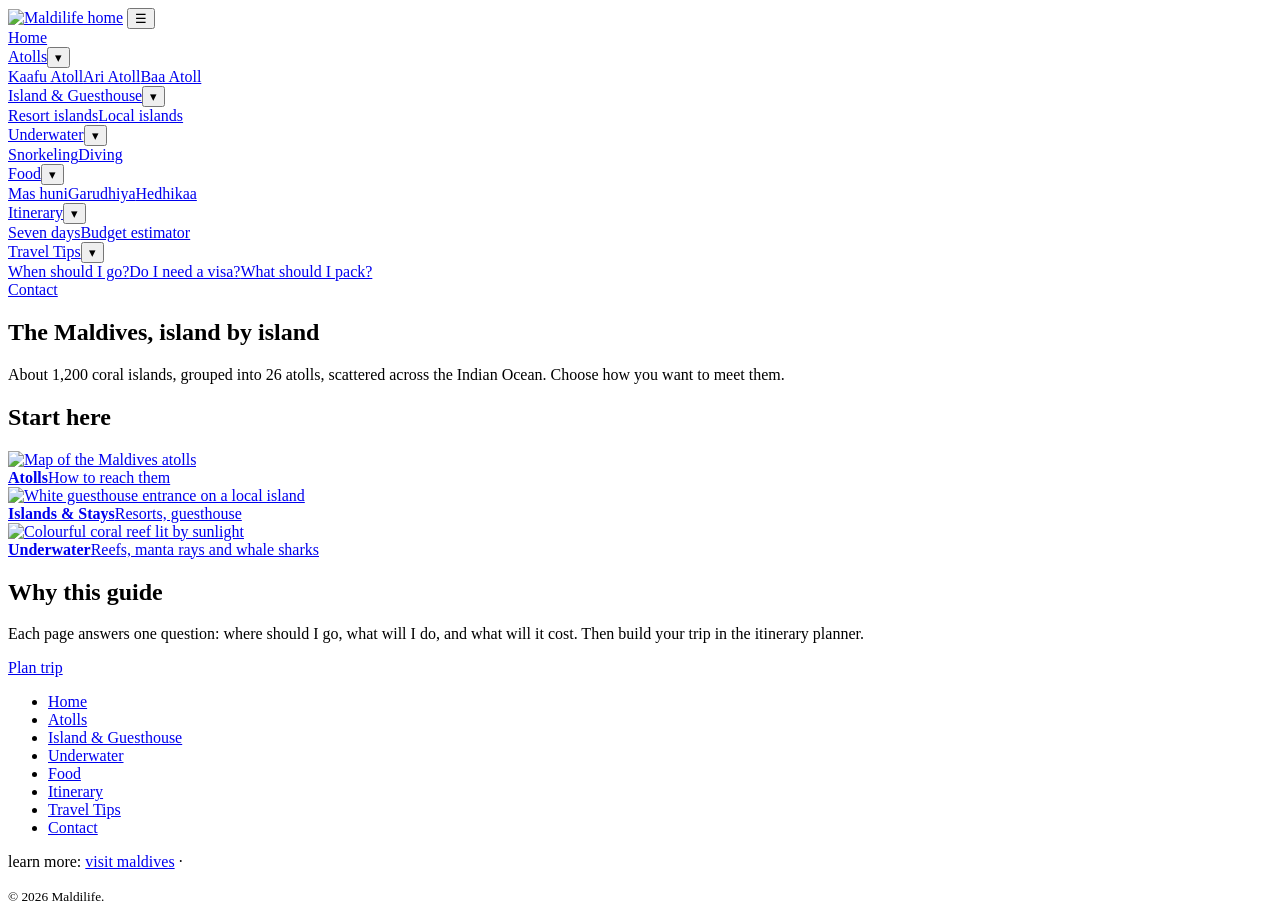
==== index.html @ 0efd1b81 "Add files via upload" ====
<!DOCTYPE html>
<html lang="en"><head><meta charset="utf-8"><meta name="viewport" content="width=device-width, initial-scale=1">
<title>The Maldives, island by island | Maldilife</title><meta name="description" content="About 1,200 coral islands, grouped into 26 atolls, scattered across the Indian Ocean. Choose how you want to meet them.">
<link rel="icon" type="image/png" href="images/logo.png">
<link rel="stylesheet" href="css/style.css"></head><body>
<header class="topnav"><a class="brand" href="index.html"><img src="images/logo.png" alt="Maldilife home" width="148" height="56"></a>
<button class="icon" id="burger" aria-label="Menu" aria-expanded="false" aria-controls="menu">&#9776;</button>
<nav class="menu" id="menu" aria-label="Main"><a href="index.html" aria-current="page">Home</a><div class="dropdown"><a href="atolls.html">Atolls</a><button class="caret" aria-label="Atolls submenu" aria-expanded="false">&#9662;</button><div class="dropdown-content"><a href="atolls.html#kaafu">Kaafu Atoll</a><a href="atolls.html#ari">Ari Atoll</a><a href="atolls.html#baa">Baa Atoll</a></div></div><div class="dropdown"><a href="guesthouse.html">Island &amp; Guesthouse</a><button class="caret" aria-label="Island &amp; Guesthouse submenu" aria-expanded="false">&#9662;</button><div class="dropdown-content"><a href="guesthouse.html#resort">Resort islands</a><a href="guesthouse.html#local">Local islands</a></div></div><div class="dropdown"><a href="underwater.html">Underwater</a><button class="caret" aria-label="Underwater submenu" aria-expanded="false">&#9662;</button><div class="dropdown-content"><a href="underwater.html#snorkeling">Snorkeling</a><a href="underwater.html#diving">Diving</a></div></div><div class="dropdown"><a href="food.html">Food</a><button class="caret" aria-label="Food submenu" aria-expanded="false">&#9662;</button><div class="dropdown-content"><a href="food.html#mas-huni">Mas huni</a><a href="food.html#garudhiya">Garudhiya</a><a href="food.html#hedhikaa">Hedhikaa</a></div></div><div class="dropdown"><a href="itinerary.html">Itinerary</a><button class="caret" aria-label="Itinerary submenu" aria-expanded="false">&#9662;</button><div class="dropdown-content"><a href="itinerary.html#seven-days">Seven days</a><a href="itinerary.html#budget-box">Budget estimator</a></div></div><div class="dropdown"><a href="travel-tips.html">Travel Tips</a><button class="caret" aria-label="Travel Tips submenu" aria-expanded="false">&#9662;</button><div class="dropdown-content"><a href="travel-tips.html#when">When should I go?</a><a href="travel-tips.html#visa">Do I need a visa?</a><a href="travel-tips.html#pack">What should I pack?</a></div></div><a href="contact.html">Contact</a></nav></header>
<section class="hero"><h1>The Maldives, island by island</h1><p>About 1,200 coral islands, grouped into 26 atolls, scattered across the Indian Ocean. Choose how you want to meet them.</p></section>
<main><h2>Start here</h2><div class="tiles"><a class="tile" href="atolls.html"><img class="map" src="images/atolls-map.jpg" width="900" height="643" alt="Map of the Maldives atolls"><div class="strip"></div><div class="cap"><b>Atolls</b><span>How to reach them</span></div></a><a class="tile" href="guesthouse.html"><img src="images/guesthouse-home.jpg" width="800" height="533" alt="White guesthouse entrance on a local island"><div class="strip"></div><div class="cap"><b>Islands &amp; Stays</b><span>Resorts, guesthouse</span></div></a><a class="tile" href="underwater.html"><img src="images/reef.jpg" width="900" height="600" alt="Colourful coral reef lit by sunlight"><div class="strip"></div><div class="cap"><b>Underwater</b><span>Reefs, manta rays and whale sharks</span></div></a></div>
<div class="intro"><div><h2>Why this guide</h2><p>Each page answers one question: where should I go, what will I do, and what will it cost. Then build your trip in the itinerary planner.</p></div><a class="btn" href="itinerary.html">Plan trip</a></div></main>
<footer><ul><li><a href="index.html">Home</a></li><li><a href="atolls.html">Atolls</a></li><li><a href="guesthouse.html">Island & Guesthouse</a></li><li><a href="underwater.html">Underwater</a></li><li><a href="food.html">Food</a></li><li><a href="itinerary.html">Itinerary</a></li><li><a href="travel-tips.html">Travel Tips</a></li><li><a href="contact.html">Contact</a></li></ul>
<p class="more">learn more: <a href="https://visitmaldives.com" target="_blank" rel="noopener">visit maldives</a> · </p>
<small>© 2026 Maldilife.</small></footer>
<script src="js/main.js"></script></body></html>
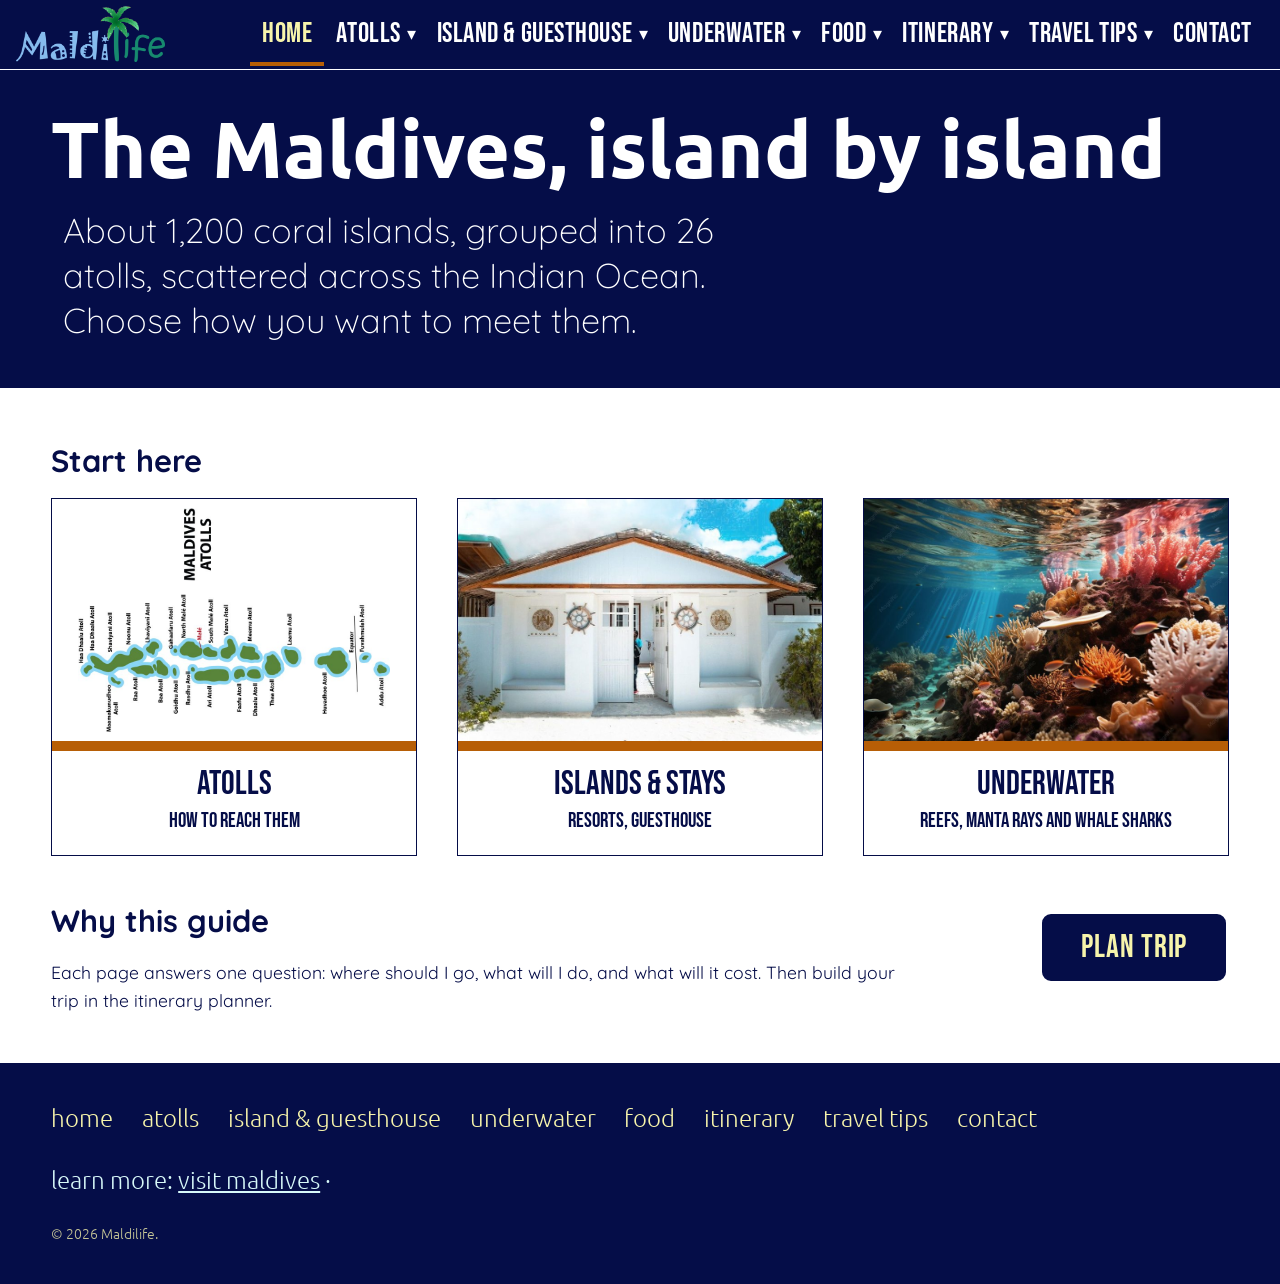
==== commit 4fcfb5b4: "Update atolls page and layout fixes" ====
--- a/index.html
+++ b/index.html
@@ -2,7 +2,7 @@
 <html lang="en"><head><meta charset="utf-8"><meta name="viewport" content="width=device-width, initial-scale=1">
 <title>The Maldives, island by island | Maldilife</title><meta name="description" content="About 1,200 coral islands, grouped into 26 atolls, scattered across the Indian Ocean. Choose how you want to meet them.">
 <link rel="icon" type="image/png" href="images/logo.png">
-<link rel="stylesheet" href="css/style.css"></head><body>
+<link rel="stylesheet" href="css/style.css"></head><body class="home">
 <header class="topnav"><a class="brand" href="index.html"><img src="images/logo.png" alt="Maldilife home" width="148" height="56"></a>
 <button class="icon" id="burger" aria-label="Menu" aria-expanded="false" aria-controls="menu">&#9776;</button>
 <nav class="menu" id="menu" aria-label="Main"><a href="index.html" aria-current="page">Home</a><div class="dropdown"><a href="atolls.html">Atolls</a><button class="caret" aria-label="Atolls submenu" aria-expanded="false">&#9662;</button><div class="dropdown-content"><a href="atolls.html#kaafu">Kaafu Atoll</a><a href="atolls.html#ari">Ari Atoll</a><a href="atolls.html#baa">Baa Atoll</a></div></div><div class="dropdown"><a href="guesthouse.html">Island &amp; Guesthouse</a><button class="caret" aria-label="Island &amp; Guesthouse submenu" aria-expanded="false">&#9662;</button><div class="dropdown-content"><a href="guesthouse.html#resort">Resort islands</a><a href="guesthouse.html#local">Local islands</a></div></div><div class="dropdown"><a href="underwater.html">Underwater</a><button class="caret" aria-label="Underwater submenu" aria-expanded="false">&#9662;</button><div class="dropdown-content"><a href="underwater.html#snorkeling">Snorkeling</a><a href="underwater.html#diving">Diving</a></div></div><div class="dropdown"><a href="food.html">Food</a><button class="caret" aria-label="Food submenu" aria-expanded="false">&#9662;</button><div class="dropdown-content"><a href="food.html#mas-huni">Mas huni</a><a href="food.html#garudhiya">Garudhiya</a><a href="food.html#hedhikaa">Hedhikaa</a></div></div><div class="dropdown"><a href="itinerary.html">Itinerary</a><button class="caret" aria-label="Itinerary submenu" aria-expanded="false">&#9662;</button><div class="dropdown-content"><a href="itinerary.html#seven-days">Seven days</a><a href="itinerary.html#budget-box">Budget estimator</a></div></div><div class="dropdown"><a href="travel-tips.html">Travel Tips</a><button class="caret" aria-label="Travel Tips submenu" aria-expanded="false">&#9662;</button><div class="dropdown-content"><a href="travel-tips.html#when">When should I go?</a><a href="travel-tips.html#visa">Do I need a visa?</a><a href="travel-tips.html#pack">What should I pack?</a></div></div><a href="contact.html">Contact</a></nav></header>
@@ -10,6 +10,6 @@
 <main><h2>Start here</h2><div class="tiles"><a class="tile" href="atolls.html"><img class="map" src="images/atolls-map.jpg" width="900" height="643" alt="Map of the Maldives atolls"><div class="strip"></div><div class="cap"><b>Atolls</b><span>How to reach them</span></div></a><a class="tile" href="guesthouse.html"><img src="images/guesthouse-home.jpg" width="800" height="533" alt="White guesthouse entrance on a local island"><div class="strip"></div><div class="cap"><b>Islands &amp; Stays</b><span>Resorts, guesthouse</span></div></a><a class="tile" href="underwater.html"><img src="images/reef.jpg" width="900" height="600" alt="Colourful coral reef lit by sunlight"><div class="strip"></div><div class="cap"><b>Underwater</b><span>Reefs, manta rays and whale sharks</span></div></a></div>
 <div class="intro"><div><h2>Why this guide</h2><p>Each page answers one question: where should I go, what will I do, and what will it cost. Then build your trip in the itinerary planner.</p></div><a class="btn" href="itinerary.html">Plan trip</a></div></main>
 <footer><ul><li><a href="index.html">Home</a></li><li><a href="atolls.html">Atolls</a></li><li><a href="guesthouse.html">Island & Guesthouse</a></li><li><a href="underwater.html">Underwater</a></li><li><a href="food.html">Food</a></li><li><a href="itinerary.html">Itinerary</a></li><li><a href="travel-tips.html">Travel Tips</a></li><li><a href="contact.html">Contact</a></li></ul>
-<p class="more">learn more: <a href="https://visitmaldives.com" target="_blank" rel="noopener">visit maldives</a> · </p>
-<small>© 2026 Maldilife.</small></footer>
+<p class="more">learn more: <a href="https://visitmaldives.com" target="_blank" rel="noopener">visit maldives</a> ·</p>
+<small>© 2026 Maldilife. </small></footer>
 <script src="js/main.js"></script></body></html>
--- a/css/style.css
+++ b/css/style.css
@@ -0,0 +1,151 @@
+/* Maldilife - colours: navy #050d48, butter #f7f4ab, aqua #d8f9f9, copper #b75e06, white */
+@font-face{font-family:"Ubuntu";src:url("../fonts/Ubuntu-Bold.woff2") format("woff2");font-weight:700;font-display:swap}
+@font-face{font-family:"Ubuntu";src:url("../fonts/Ubuntu-Light.woff2") format("woff2");font-weight:300;font-display:swap}
+@font-face{font-family:"Quicksand";src:url("../fonts/Quicksand-Light.woff2") format("woff2");font-weight:300;font-display:swap}
+@font-face{font-family:"Quicksand";src:url("../fonts/Quicksand-Regular.woff2") format("woff2");font-weight:400;font-display:swap}
+@font-face{font-family:"Quicksand";src:url("../fonts/Quicksand-Bold.woff2") format("woff2");font-weight:700;font-display:swap}
+@font-face{font-family:"Bebas Neue";src:url("../fonts/BebasNeue-Regular.woff2") format("woff2");font-weight:400;font-display:swap}
+:root{--navy:#050d48;--butter:#f7f4ab;--aqua:#d8f9f9;--copper:#b75e06;--white:#fff}
+*{box-sizing:border-box}
+html{scroll-behavior:smooth;scroll-padding-top:90px}
+body{margin:0;font-family:"Quicksand",Arial,sans-serif;font-weight:700;font-size:1.1rem;line-height:1.6;color:var(--navy);background:var(--aqua)}
+img{max-width:100%;height:auto;display:block}
+a{color:var(--copper)}
+a:focus-visible,button:focus-visible,input:focus-visible,select:focus-visible,textarea:focus-visible{outline:3px solid var(--copper);outline-offset:2px}
+
+/* Top navigation with dropdowns (W3Schools "Responsive Topnav" + "Dropdown" pattern) */
+.topnav{position:sticky;top:0;z-index:20;background:var(--navy);display:flex;align-items:center;justify-content:space-between;padding:0 1rem;border-bottom:1px solid #fff}
+.topnav .brand{display:block;padding:.4rem 0}
+.topnav .brand img{height:56px;width:auto}
+.menu{display:flex;align-items:center}
+.menu>a,.dropdown>a,.caret{font-family:"Bebas Neue",Impact,sans-serif;font-weight:400;font-size:1.75rem;line-height:1;letter-spacing:.02em;text-transform:uppercase;color:#fff;text-decoration:none;padding:1.1rem .75rem;display:block;background:none;border:0;cursor:pointer}
+.menu a[aria-current=page]{color:var(--butter);box-shadow:inset 0 -4px 0 var(--copper)}
+.menu>a:hover,.dropdown>a:hover,.caret:hover{color:var(--butter)}
+.dropdown{position:relative;display:flex;align-items:center}
+.caret{padding:1.1rem .5rem 1.1rem 0;margin-left:-.35rem;font-size:1.1rem}
+.dropdown-content{display:none;position:absolute;top:100%;left:0;min-width:220px;background:var(--navy);border-top:3px solid var(--copper);box-shadow:0 10px 22px rgba(0,0,0,.3)}
+.dropdown-content a{display:block;padding:.7rem 1.1rem;font-family:"Quicksand",sans-serif;font-weight:700;font-size:1rem;color:#fff;text-decoration:none}
+.dropdown-content a:hover{background:var(--butter);color:var(--navy)}
+.dropdown:hover .dropdown-content,.dropdown:focus-within .dropdown-content,.dropdown.open .dropdown-content{display:block}
+.icon{display:none;background:none;border:2px solid var(--butter);color:var(--butter);font-size:1.6rem;line-height:1;padding:.2rem .65rem;border-radius:6px;cursor:pointer}
+
+/* Hero */
+.hero{background:var(--navy);color:#fff;padding:2.2rem 4% 2.8rem}
+.hero h1{font-family:"Ubuntu",Arial,sans-serif;font-weight:700;font-size:clamp(2.5rem,6.2vw,5.6rem);line-height:1.1;margin:0 0 1rem;animation:rise .8s ease both}
+.hero p{font-family:"Quicksand",sans-serif;font-weight:300;font-size:clamp(1.3rem,2.7vw,2.5rem);line-height:1.3;max-width:19em;margin:0 0 0 1%}
+@keyframes rise{from{opacity:0;transform:translateY(22px)}}
+
+main{padding:2rem 4% 3rem;max-width:1440px;margin:0 auto}
+h2{font-family:"Quicksand",sans-serif;font-weight:700;font-size:clamp(1.6rem,2.4vw,2.2rem);margin:1rem 0 .8rem}
+.split{display:grid;grid-template-columns:1.15fr 1fr;gap:2.5rem;align-items:start}
+.photo img{width:100%;border:0}
+.photo figcaption{font-size:.9rem;margin-top:.4rem;font-weight:400}
+figure{margin:0}
+
+/* Cards and panels */
+.panel-card,.card{background:#fff;padding:1rem 1.4rem;margin-bottom:.9rem}
+.card h3,.panel-card h3{font-family:"Bebas Neue",Impact,sans-serif;font-weight:400;font-size:2rem;letter-spacing:.02em;margin:.2rem 0;text-transform:uppercase}
+.card p,.panel-card p{font-family:"Bebas Neue",Impact,sans-serif;font-weight:400;font-size:1.4rem;letter-spacing:.02em;text-transform:uppercase;margin:.2rem 0}
+.cards{display:grid;grid-template-columns:repeat(auto-fit,minmax(250px,1fr));gap:2rem;margin-bottom:1.5rem}
+.cards .card{margin:0;padding:1.6rem 1.8rem}
+
+/* Home tiles */
+.tiles{display:grid;grid-template-columns:repeat(auto-fit,minmax(260px,1fr));gap:2.5rem}
+.tile{display:block;text-decoration:none;color:var(--navy);border:1px solid var(--navy);background:#fff}
+.tile img{width:100%;aspect-ratio:3/2;object-fit:cover;background:#fff}.tile img.map{object-fit:contain;padding:.6rem}
+.tile .strip{height:10px;background:var(--copper)}
+.tile .cap{padding:.8rem 1rem 1.1rem;text-align:center;font-family:"Bebas Neue",Impact,sans-serif;font-weight:400;text-transform:uppercase}
+.tile .cap b{display:block;font-size:2.1rem;font-weight:400;line-height:1.2}
+.tile .cap span{font-size:1.3rem}
+.tile:hover{box-shadow:0 8px 20px rgba(5,13,72,.25);transform:translateY(-3px);transition:.2s}
+.intro{display:flex;justify-content:space-between;align-items:center;gap:1.5rem;flex-wrap:wrap;margin-top:1.5rem}
+.intro p{margin:0;font-weight:400;max-width:48em}
+.btn{display:inline-block;background:var(--navy);color:var(--butter);font-family:"Bebas Neue",Impact,sans-serif;font-weight:400;font-size:2rem;letter-spacing:.03em;text-transform:uppercase;text-decoration:none;padding:.5rem 2.4rem;border-radius:12px;border:3px solid #fff;cursor:pointer}
+.btn:hover{background:var(--copper);color:#fff}
+
+/* Accordion (W3Schools "Accordion" pattern) */
+.accordion{display:block;width:100%;text-align:left;background:#fff;color:var(--navy);border:0;border-bottom:3px solid var(--aqua);padding:1.1rem 1.4rem;cursor:pointer;font-family:"Bebas Neue",Impact,sans-serif;font-weight:400;font-size:2rem;letter-spacing:.02em;text-transform:uppercase;position:relative}
+.accordion::after{content:"+";position:absolute;right:1.4rem;top:50%;transform:translateY(-50%);color:var(--copper);font-size:2rem}
+.accordion.active::after{content:"\2212"}
+.accordion:hover,.accordion.active{background:var(--butter)}
+.panel{max-height:0;overflow:hidden;background:#fff;padding:0 1.4rem;transition:max-height .3s ease}
+.panel p{margin:1rem 0}
+
+/* Tables */
+.table-wrap{overflow-x:auto;margin:1rem 0}
+table{border-collapse:collapse;background:#fff;min-width:480px;width:100%}
+th{background:var(--navy);color:var(--butter);font-family:"Bebas Neue",Impact,sans-serif;font-weight:400;font-size:1.6rem;letter-spacing:.03em;text-align:left;padding:.6rem 1rem;text-transform:uppercase}
+td{padding:.6rem 1rem;border-bottom:3px solid var(--aqua)}
+table.bebas td{font-family:"Bebas Neue",Impact,sans-serif;font-weight:400;font-size:1.5rem;text-transform:uppercase}
+
+/* Forms */
+.form-card{background:#fff;padding:1.5rem 2rem 2rem}
+label{display:block;font-family:"Bebas Neue",Impact,sans-serif;font-weight:400;font-size:1.5rem;letter-spacing:.03em;text-transform:uppercase;margin-top:.7rem}
+input,select,textarea{width:100%;font:inherit;font-weight:700;padding:.8rem 1rem;border:2px solid transparent;border-radius:10px;background:var(--butter);color:var(--navy)}
+#budget input,#budget select{background:var(--navy);color:#fff;border-radius:0}
+.err{color:#a1260d;font-size:.95rem;min-height:1.3em;margin:.2rem 0 0}
+.bad{border-color:#a1260d!important}
+.out{font-family:"Bebas Neue",Impact,sans-serif;font-weight:400;font-size:2rem;letter-spacing:.03em;margin-top:1rem}
+.contact-grid{display:grid;grid-template-columns:1.6fr 1fr;gap:2.5rem;align-items:end}
+.send{background:var(--butter);color:var(--copper);border:3px solid #fff;border-radius:12px;font-family:"Bebas Neue",Impact,sans-serif;font-weight:400;font-size:2rem;letter-spacing:.04em;padding:.7rem 2rem;cursor:pointer;text-transform:uppercase}
+.send:hover{background:var(--copper);color:#fff}
+#status{font-weight:700;min-height:1.6em}
+
+/* Footer */
+footer{background:var(--navy);color:var(--butter);padding:2.2rem 4% 2.4rem;font-family:"Ubuntu",Arial,sans-serif;font-weight:300}
+footer ul{list-style:none;margin:0 0 .8rem;padding:0;display:flex;flex-wrap:wrap;gap:.5rem 1.8rem}
+footer a{color:var(--butter);text-decoration:none;font-size:1.5rem;text-transform:lowercase}
+footer a:hover{text-decoration:underline;color:#fff}
+footer .more{font-size:1.5rem;color:var(--aqua)}
+footer .more a{color:var(--aqua);text-decoration:underline}
+footer small{display:block;margin-top:1rem;font-size:.9rem;color:var(--butter);opacity:.8}
+
+/* Responsive (W3Schools responsive topnav) */
+@media(max-width:1180px){
+.icon{display:block}
+.menu{display:none;position:absolute;top:100%;left:0;right:0;background:var(--navy);flex-direction:column;align-items:stretch;border-top:1px solid #fff;padding:.4rem 1rem 1rem;max-height:80vh;overflow-y:auto}
+.menu.responsive{display:flex}
+.dropdown{flex-wrap:wrap}.dropdown>a{flex:1}
+.caret{margin:0;padding:1.1rem 1rem}
+.dropdown-content{position:static;width:100%;box-shadow:none;border-top:0;background:#0a1560}
+.dropdown:hover .dropdown-content{display:none}.dropdown.open .dropdown-content{display:block}
+}
+@media(max-width:820px){.split,.contact-grid{grid-template-columns:1fr}.contact-grid{align-items:start}.hero p{margin-left:0}}
+@media(prefers-reduced-motion:reduce){*{animation:none!important;transition:none!important;scroll-behavior:auto!important}}
+
+/* Stay panels with slideshow (W3Schools "Slideshow" pattern) */
+.stay{background:#fff;display:grid;grid-template-columns:1fr 1.4fr;gap:1.8rem;align-items:center;padding:1.4rem;margin-bottom:1.6rem}
+.stay h3{font-family:"Bebas Neue",Impact,sans-serif;font-weight:400;font-size:2.4rem;letter-spacing:.02em;margin:.2rem 0;text-transform:uppercase}
+.stay p{font-family:"Bebas Neue",Impact,sans-serif;font-weight:400;font-size:1.5rem;letter-spacing:.02em;text-transform:uppercase;margin:.2rem 0}
+.slideshow{position:relative;background:var(--navy);overflow:hidden}
+.slide{display:none}.slide.show{display:block;animation:fade .5s ease}
+.slide img{width:100%;aspect-ratio:3/2;object-fit:cover}
+@keyframes fade{from{opacity:.3}}
+.prev,.next{position:absolute;top:50%;transform:translateY(-50%);background:rgba(5,13,72,.8);color:var(--butter);border:0;font-size:1.5rem;padding:.8rem 1rem;cursor:pointer}
+.prev{left:0}.next{right:0}.prev:hover,.next:hover{background:var(--copper);color:#fff}
+.dots{position:absolute;bottom:.6rem;left:0;right:0;text-align:center}
+.dot{width:14px;height:14px;border-radius:50%;border:2px solid #fff;background:transparent;margin:0 4px;padding:0;cursor:pointer}
+.dot.active{background:var(--copper);border-color:var(--butter)}
+@media(max-width:820px){.stay{grid-template-columns:1fr}}
+
+/* Hotel cards inside atoll accordions */
+.hotels{display:grid;grid-template-columns:repeat(auto-fill,minmax(220px,1fr));gap:1rem;margin:1rem 0 .4rem}
+.hotels img{width:100%;height:auto;border:1px solid #cfd8dc}
+.panel .note{font-size:.9rem;font-weight:400;margin:.4rem 0 1rem}
+
+/* Food cards with photos */
+.cards .foodcard{padding:0;overflow:hidden}
+.foodcard img{width:100%;aspect-ratio:3/2;object-fit:cover;border-bottom:6px solid var(--copper)}
+.foodcard .body{padding:1.2rem 1.6rem 1.6rem}
+
+/* Atolls page: sticky feature photo aligned with the accordion list */
+.photo.sticky{position:sticky;top:100px}
+.photo.sticky img{aspect-ratio:4/5;object-fit:cover;object-position:68% 50%;border-bottom:8px solid var(--copper);box-shadow:0 12px 28px rgba(5,13,72,.22)}
+@media(max-width:820px){.photo.sticky{position:static}.photo.sticky img{aspect-ratio:3/2;object-position:center}}
+
+body.home{background:#fff}
+
+/* Fixes found during testing: stop grid children forcing page overflow; screen-reader-only text */
+.split>*,.contact-grid>*{min-width:0}
+.hotels{grid-template-columns:repeat(auto-fill,minmax(min(220px,100%),1fr))}
+.sr-only{position:absolute;width:1px;height:1px;padding:0;margin:-1px;overflow:hidden;clip:rect(0,0,0,0);white-space:nowrap;border:0}
